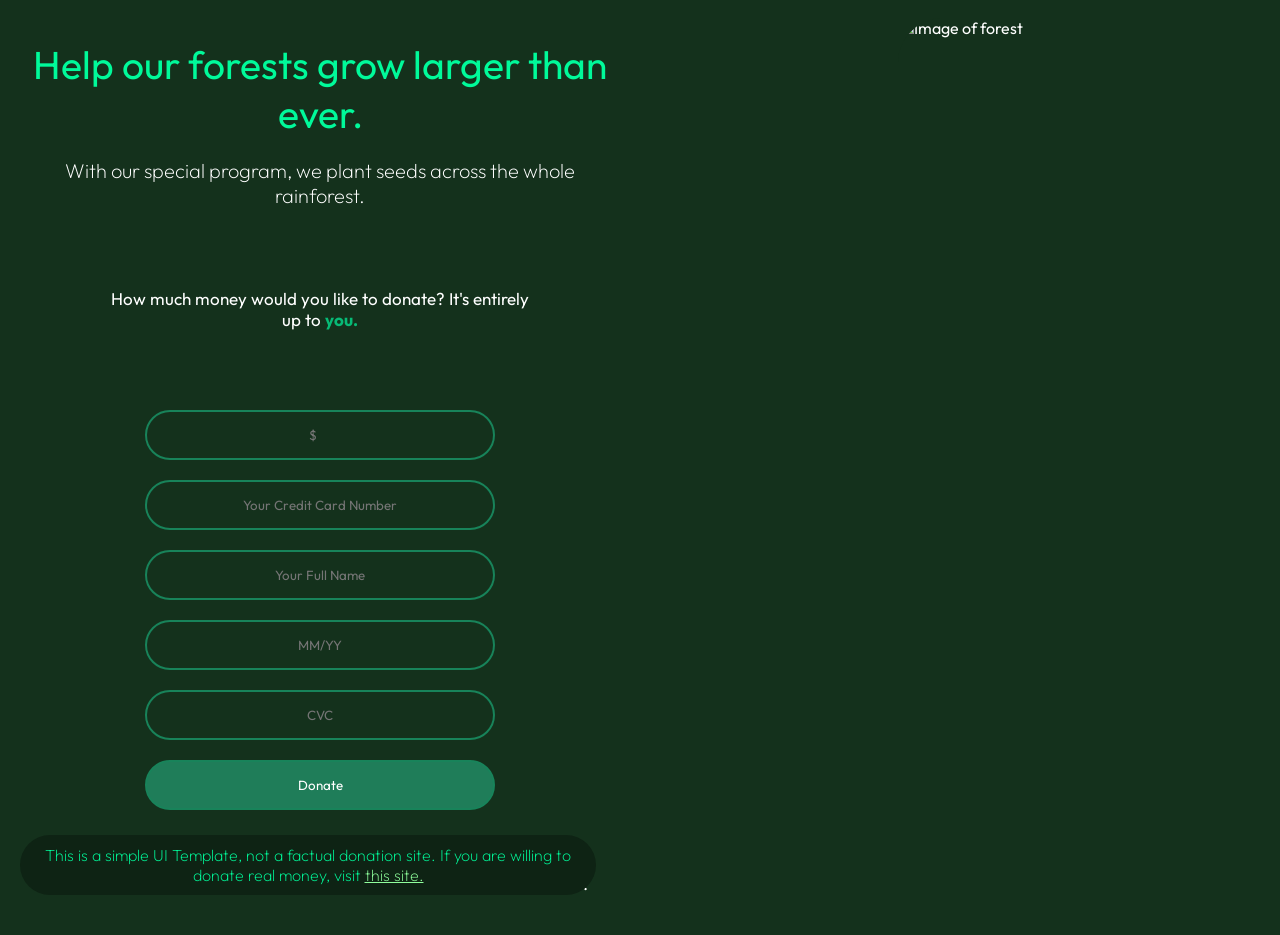
==== index.html @ a7617b5e "First Version of UI Template: Donations for Forests (1.0)" ====
<!DOCTYPE html>
<html lang="en">
<head>
    <meta charset="UTF-8">
    <meta name="viewport" content="width=device-width, initial-scale=1.0">
    <link rel="stylesheet" href="style.css">
    <title>Simple Dotation UI Template</title>
</head>
<body>
    <div class="containers">
        <div class="left">
            <p>Help our forests grow larger than ever.</p>
            <span>
                With our special program, we plant seeds across the whole rainforest.
            </span>
            <div class = "donationInfo">
                How much money would you like to donate?
                It's entirely up to <b>you.</b>
            </div>
            <form action="index.html" method="POST">
                <input type="number" name="moneyAmount" id="moneyAmountForm" placeholder="$" min = "1" step = "1" required>
                <input type = "text" name = "creditCardNumber" id = "creditCardNumberForm" placeholder="Your Credit Card Number" inputmode="numeric" pattern="[0-9]{16}" maxlength="16" autocomplete="cc-number" required>
                <input type="text" name="fullName" id="fullNameForm" placeholder="Your Full Name" autocomplete="name" capitalize="words" pattern="^[A-Za-zŻżÓóŁłĆćĘęĄąŚśŹźŃń]{2,}\s[A-Za-zŻżÓóŁłĆćĘęĄąŚśŹźŃń]{2,}.*$" required>
                <input type="text" name="ccExpiration" id="ccExpirationForm" placeholder="MM/YY"inputmode="numeric" maxlength="5" autocomplete="cc-exp" oninput="this.value = this.value.replace(/[^\d]/g, '').replace(/(.{2})/, '$1/').trim();" required>
                <input type="text" name="ccCvc" id="ccCvcForm" placeholder="CVC" inputmode="numeric" pattern="[0-9]{3,4}" maxlength="4" autocomplete="cc-csc" required>
                <input type="submit" value="Donate" id = "donateButton">
            </form>
            <span class = "collectedMoneyInformation">So far, we have collected <span><b class="collectedMoney"></b></span> for our forests. Stupendous!</span>
            <footer>This is a simple UI Template, not a factual donation site. If you are willing to donate real money, visit&nbsp;<a href = "https://lasnazawsze.org.pl/en/forest-forever-foundation/">this site.</a></footer>
            </div>
        <div class="right">
            <img src="forestImage.png" alt="Image of forest" height="1000">
        </div>
    </div>
</body>
<script src="script.js"></script>
</html>
---- style.css ----
@import url('https://fonts.googleapis.com/css2?family=Outfit:wght@100..900&display=swap');

* {
    font-family: "Outfit", sans-serif;
    font-optical-sizing: auto;
    background-color: #14311C;
    color: white;
    margin: 0;
    padding: 0;
    box-sizing: border-box;
}

.containers {
    display: flex;
    flex-direction: row;
    justify-content: center;
    align-items: center;
    text-align: center;
    min-height: 100vh;
}
.left {
    width: 50%;
    display: flex;
    flex-direction: column;
    justify-content: center;
    padding: 40px 20px;
}

.right {
    width: 50%;
    max-width: 50%;
}
img {
    min-height: 100vh;
    max-width: 100%;
    object-fit: cover;
    border-top-left-radius: 45px;
}

p {
    font-size: 39px;
    margin-bottom: 20px;
    color: mediumspringgreen;
}

span {
    font-size: 20px;
    font-weight: 200;
}

.donationInfo {
    font-size: 17px;
    padding: 80px;
}

b {
    color: rgb(7, 186, 118);
}

input {
    border: 2px solid rgb(24, 131, 90);
    border-radius: 40px;
    width: 60%;
    max-width: 350px;
    min-width: 200px;
    height: 50px;
    text-align: center;
}

form {
    display: flex;
    flex-direction: column;
    gap: 20px;
    justify-content: center;
    align-items: center;
    text-align: center;
}

#donateButton {
    background-color: rgb(31, 125, 89);
    cursor: pointer;
    transition: 0.5s;
}

#donateButton:hover {
    background-color: rgb(40, 168, 119);
}

.collectedMoneyInformation {
    font-weight: 300;
    margin-top: 60px;
}

.collectedMoney {
    color: white;
    background-color: transparent;
}

footer {
    font-weight: 200;
    display: block;
    position: absolute;
    bottom: 5px;
    background-color: #0e2314;
    height: auto;
    padding: 10px 0;
    text-align: center;
    width: 45%;
    border-radius: 30px;
    color: mediumspringgreen;
}

a {
    color: rgb(143, 255, 156);
    background-color: transparent;
}

/* Responsive for tablets */
@media (max-width: 1024px) {
    .containers {
        flex-direction: column;
    }
    .left {
        width: 100%;
        padding: 30px 20px;
    }
    .right {
        width: 100%;
        max-width: 100%;
    }
    img {
        min-height: 300px;
        max-height: 400px;
        width: 100%;
        border-top-left-radius: 0;
    }
    p {
        font-size: 32px;
    }
    footer {
        position: relative;
        width: 100%;
        border-radius: 0;
    }
}

/* Responsive for smartphones */
@media (max-width: 600px) {
    p {
        font-size: 24px;
    }
    span {
        font-size: 16px;
    }
    .donationInfo {
        padding: 30px 10px;
        font-size: 15px;
    }
    input {
        width: 90%;
        height: 45px;
    }
    img {
        min-height: 200px;
        max-height: 300px;
    }
    .collectedMoneyInformation {
        margin-top: 30px;
        font-size: 16px;
    }
}
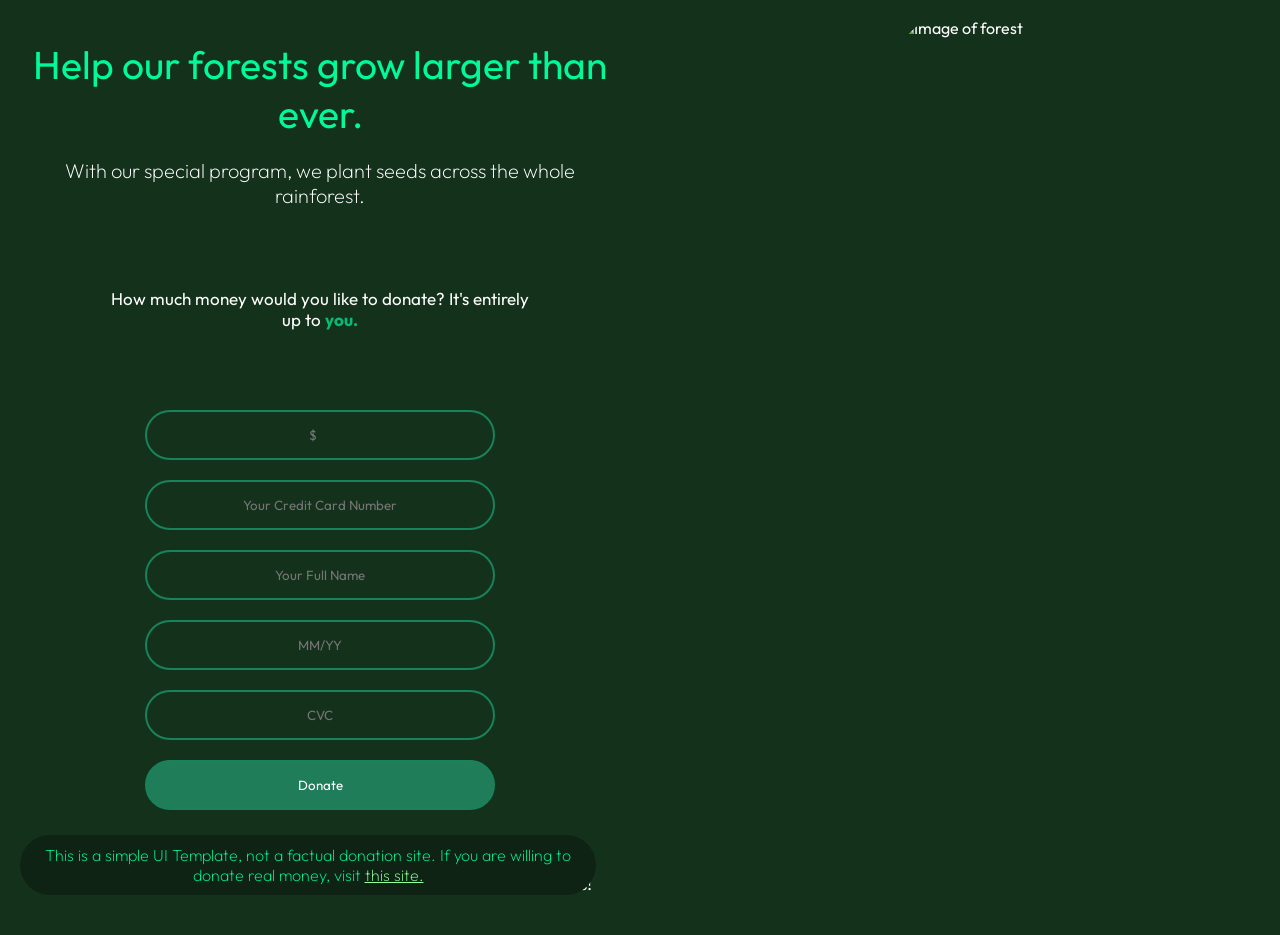
==== commit 0c173361: "Fixed the 405 not allowed issue, added a popup." ====
--- a/index.html
+++ b/index.html
@@ -7,6 +7,12 @@
     <title>Simple Dotation UI Template</title>
 </head>
 <body>
+    <div id="popup" class="popup">
+    <div class="popup-content">
+        <div>Thank you for your donation! This is a demo template. If you want to donate real money, visit <a href="https://lasnazawsze.org.pl/en/forest-forever-foundation/" target="_blank">this site</a>.</div>
+        <button id="closePopup">Close</button>
+    </div>
+</div>
     <div class="containers">
         <div class="left">
             <p>Help our forests grow larger than ever.</p>
@@ -17,7 +23,7 @@
                 How much money would you like to donate?
                 It's entirely up to <b>you.</b>
             </div>
-            <form action="index.html" method="POST">
+            <form action="index.html" method="GET">
                 <input type="number" name="moneyAmount" id="moneyAmountForm" placeholder="$" min = "1" step = "1" required>
                 <input type = "text" name = "creditCardNumber" id = "creditCardNumberForm" placeholder="Your Credit Card Number" inputmode="numeric" pattern="[0-9]{16}" maxlength="16" autocomplete="cc-number" required>
                 <input type="text" name="fullName" id="fullNameForm" placeholder="Your Full Name" autocomplete="name" capitalize="words" pattern="^[A-Za-zŻżÓóŁłĆćĘęĄąŚśŹźŃń]{2,}\s[A-Za-zŻżÓóŁłĆćĘęĄąŚśŹźŃń]{2,}.*$" required>
@@ -34,4 +40,4 @@
     </div>
 </body>
 <script src="script.js"></script>
-</html>
+</html>
--- a/style.css
+++ b/style.css
@@ -115,6 +115,45 @@
     background-color: transparent;
 }
 
+.popup {
+    display: none;
+    position: fixed;
+    top: 0;
+    left: 0;
+    width: 100%;
+    height: 100%;
+    background-color: rgba(0, 0, 0, 0.4);
+    justify-content: center;
+    align-items: center;
+    z-index: 1000;
+    font-weight: 300;
+}
+
+.popup.active {
+    display: flex;
+}
+
+.popup-content {
+    
+    padding: 50px;
+    border-radius: 15px;
+    text-align: center;
+    max-width: 500px;
+    border: 1px solid mediumspringgreen;
+}
+
+#closePopup {
+    border: 2px solid rgb(24, 131, 90);
+    border-radius: 40px;
+    width: 60%;
+    max-width: 350px;
+    min-width: 200px;
+    height: 50px;
+    text-align: center;
+    cursor: pointer;
+    margin-top: 20px;
+}
+
 /* Responsive for tablets */
 @media (max-width: 1024px) {
     .containers {
@@ -140,7 +179,9 @@
     footer {
         position: relative;
         width: 100%;
-        border-radius: 0;
+        margin-top: 30px;
+        padding: 20px;
+        border-radius: 50px;
     }
 }
 
@@ -168,4 +209,10 @@
         margin-top: 30px;
         font-size: 16px;
     }
+
+    footer {
+        margin-top: 30px;
+        padding: 20px;
+        border-radius: 50px;
+    }
 }
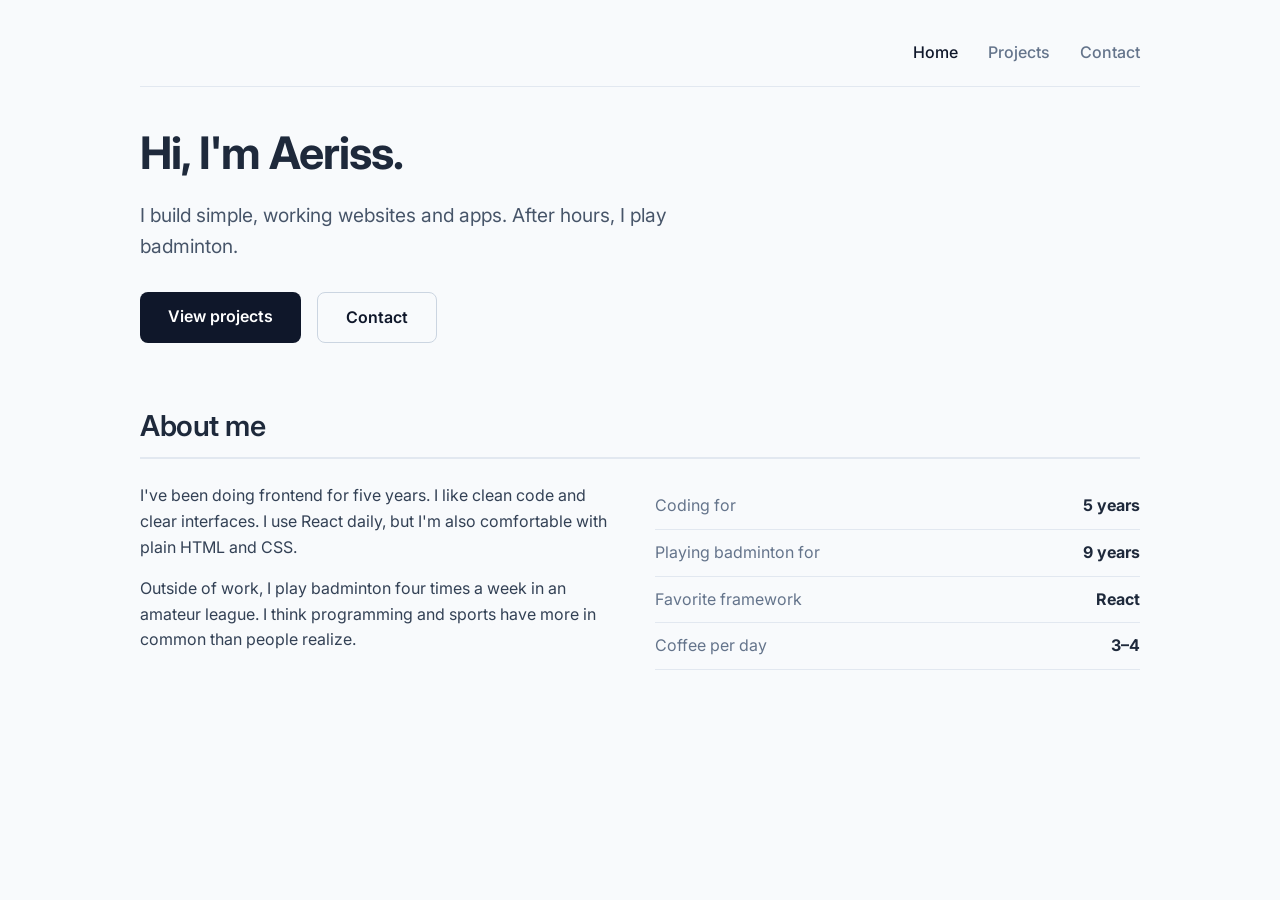
==== commit 4b41c20c: "Change of attitude, completely changed project for it to be a portfolio" ====
--- a/index.html
+++ b/index.html
@@ -3,41 +3,50 @@
 <head>
     <meta charset="UTF-8">
     <meta name="viewport" content="width=device-width, initial-scale=1.0">
+    <title>Aeriss - Portfolio</title>
+    <link rel="preconnect" href="https://fonts.googleapis.com">
+    <link rel="preconnect" href="https://fonts.gstatic.com" crossorigin>
+    <link href="https://fonts.googleapis.com/css2?family=Inter:opsz,wght@14..32,400;14..32,500;14..32,600;14..32,700&display=swap" rel="stylesheet">
     <link rel="stylesheet" href="style.css">
-    <title>Simple Dotation UI Template</title>
 </head>
 <body>
-    <div id="popup" class="popup">
-    <div class="popup-content">
-        <div>Thank you for your donation! This is a demo template. If you want to donate real money, visit <a href="https://lasnazawsze.org.pl/en/forest-forever-foundation/" target="_blank">this site</a>.</div>
-        <button id="closePopup">Close</button>
-    </div>
+
+<div class="container">
+    <header class="site-header">
+        <nav class="nav">
+            <ul class="nav-links">
+                <li><a href="index.html" class="active">Home</a></li>
+                <li><a href="projects.html">Projects</a></li>
+                <li><a href="contact.html">Contact</a></li>
+            </ul>
+        </nav>
+    </header>
+
+    <section>
+        <h1>Hi, I'm Aeriss.</h1>
+        <p class="subtitle">I build simple, working websites and apps. After hours, I play badminton.</p>
+        <div class="btn-group">
+            <a href="projects.html" class="btn">View projects</a>
+            <a href="contact.html" class="btn btn-outline">Contact</a>
+        </div>
+    </section>
+
+    <section>
+        <h2>About me</h2>
+        <div class="about-grid">
+            <div>
+                <p>I've been doing frontend for five years. I like clean code and clear interfaces. I use React daily, but I'm also comfortable with plain HTML and CSS.</p>
+                <p>Outside of work, I play badminton four times a week in an amateur league. I think programming and sports have more in common than people realize.</p>
+            </div>
+            <div class="about-stats">
+                <div><span class="label">Coding for</span><strong>5 years</strong></div>
+                <div><span class="label">Playing badminton for</span><strong>9 years</strong></div>
+                <div><span class="label">Favorite framework</span><strong>React</strong></div>
+                <div><span class="label">Coffee per day</span><strong>3–4</strong></div>
+            </div>
+        </div>
+    </section>
 </div>
-    <div class="containers">
-        <div class="left">
-            <p>Help our forests grow larger than ever.</p>
-            <span>
-                With our special program, we plant seeds across the whole rainforest.
-            </span>
-            <div class = "donationInfo">
-                How much money would you like to donate?
-                It's entirely up to <b>you.</b>
-            </div>
-            <form action="index.html" method="GET">
-                <input type="number" name="moneyAmount" id="moneyAmountForm" placeholder="$" min = "1" step = "1" required>
-                <input type = "text" name = "creditCardNumber" id = "creditCardNumberForm" placeholder="Your Credit Card Number" inputmode="numeric" pattern="[0-9]{16}" maxlength="16" autocomplete="cc-number" required>
-                <input type="text" name="fullName" id="fullNameForm" placeholder="Your Full Name" autocomplete="name" capitalize="words" pattern="^[A-Za-zŻżÓóŁłĆćĘęĄąŚśŹźŃń]{2,}\s[A-Za-zŻżÓóŁłĆćĘęĄąŚśŹźŃń]{2,}.*$" required>
-                <input type="text" name="ccExpiration" id="ccExpirationForm" placeholder="MM/YY"inputmode="numeric" maxlength="5" autocomplete="cc-exp" oninput="this.value = this.value.replace(/[^\d]/g, '').replace(/(.{2})/, '$1/').trim();" required>
-                <input type="text" name="ccCvc" id="ccCvcForm" placeholder="CVC" inputmode="numeric" pattern="[0-9]{3,4}" maxlength="4" autocomplete="cc-csc" required>
-                <input type="submit" value="Donate" id = "donateButton">
-            </form>
-            <span class = "collectedMoneyInformation">So far, we have collected <span><b class="collectedMoney"></b></span> for our forests. Stupendous!</span>
-            <footer>This is a simple UI Template, not a factual donation site. If you are willing to donate real money, visit&nbsp;<a href = "https://lasnazawsze.org.pl/en/forest-forever-foundation/">this site.</a></footer>
-            </div>
-        <div class="right">
-            <img src="forestImage.png" alt="Image of forest" height="1000">
-        </div>
-    </div>
+
 </body>
-<script src="script.js"></script>
 </html>
--- a/style.css
+++ b/style.css
@@ -1,218 +1,280 @@
-@import url('https://fonts.googleapis.com/css2?family=Outfit:wght@100..900&display=swap');
-
 * {
-    font-family: "Outfit", sans-serif;
-    font-optical-sizing: auto;
-    background-color: #14311C;
-    color: white;
     margin: 0;
     padding: 0;
     box-sizing: border-box;
 }
 
-.containers {
-    display: flex;
-    flex-direction: row;
-    justify-content: center;
+body {
+    font-family: 'Inter', sans-serif;
+    background-color: #f8fafc;
+    color: #1e293b;
+    line-height: 1.6;
+    padding: 0 20px;
+}
+
+.container {
+    max-width: 1000px;
+    margin: 0 auto;
+    padding: 20px 0;
+}
+
+.site-header {
+    padding: 20px 0;
+    border-bottom: 1px solid #e2e8f0;
+    margin-bottom: 40px;
+}
+
+.nav {
+    display: flex;
+    justify-content: flex-end;
     align-items: center;
-    text-align: center;
-    min-height: 100vh;
-}
-.left {
-    width: 50%;
+}
+
+.nav-links {
+    display: flex;
+    list-style: none;
+    gap: 30px;
+}
+
+.nav-links a {
+    text-decoration: none;
+    color: #64748b;
+    font-weight: 500;
+    transition: color 0.2s;
+}
+
+.nav-links a:hover,
+.nav-links a.active {
+    color: #0f172a;
+}
+
+section {
+    margin-bottom: 60px;
+}
+
+h1 {
+    font-size: 2.8rem;
+    font-weight: 700;
+    letter-spacing: -1px;
+    line-height: 1.2;
+    margin-bottom: 20px;
+}
+
+h2 {
+    font-size: 1.8rem;
+    font-weight: 600;
+    letter-spacing: -0.5px;
+    margin-bottom: 24px;
+    border-bottom: 2px solid #e2e8f0;
+    padding-bottom: 8px;
+}
+
+h3 {
+    font-size: 1.3rem;
+    font-weight: 600;
+    margin-bottom: 6px;
+}
+
+.subtitle {
+    font-size: 1.2rem;
+    color: #475569;
+    max-width: 600px;
+    margin-bottom: 30px;
+}
+
+p {
+    color: #334155;
+    margin-bottom: 16px;
+}
+
+.btn {
+    display: inline-block;
+    background-color: #0f172a;
+    color: white;
+    font-weight: 600;
+    padding: 12px 28px;
+    border-radius: 8px;
+    text-decoration: none;
+    transition: background-color 0.2s;
+    border: none;
+    cursor: pointer;
+    font-size: 1rem;
+}
+
+.btn:hover {
+    background-color: #1e293b;
+}
+
+.btn-outline {
+    background-color: transparent;
+    color: #0f172a;
+    border: 1px solid #cbd5e1;
+}
+
+.btn-outline:hover {
+    background-color: #f1f5f9;
+}
+
+.btn-group {
+    display: flex;
+    gap: 16px;
+    flex-wrap: wrap;
+}
+
+.projects-grid {
+    display: grid;
+    grid-template-columns: repeat(auto-fill, minmax(280px, 1fr));
+    gap: 30px;
+}
+
+.project-card {
+    background: white;
+    padding: 24px;
+    border-radius: 12px;
+    box-shadow: 0 1px 3px rgba(0,0,0,0.06);
+    border: 1px solid #e2e8f0;
+}
+
+.project-card .tagline {
+    font-weight: 500;
+    color: #1e293b;
+    margin-bottom: 12px;
+    font-size: 0.95rem;
+}
+
+.project-card p {
+    font-size: 0.95rem;
+    color: #475569;
+}
+
+.tags {
+    display: flex;
+    flex-wrap: wrap;
+    gap: 8px;
+    margin: 16px 0 20px;
+}
+
+.tag {
+    background-color: #f1f5f9;
+    padding: 4px 12px;
+    border-radius: 20px;
+    font-size: 0.8rem;
+    font-weight: 500;
+    color: #475569;
+}
+
+.project-links a {
+    color: #0f172a;
+    text-decoration: none;
+    font-weight: 500;
+    margin-right: 20px;
+    font-size: 0.95rem;
+}
+
+.project-links a:hover {
+    text-decoration: underline;
+}
+
+.contact-list {
     display: flex;
     flex-direction: column;
-    justify-content: center;
-    padding: 40px 20px;
-}
-
-.right {
-    width: 50%;
-    max-width: 50%;
-}
-img {
-    min-height: 100vh;
-    max-width: 100%;
-    object-fit: cover;
-    border-top-left-radius: 45px;
-}
-
-p {
-    font-size: 39px;
+    gap: 12px;
+    max-width: 500px;
+}
+
+.contact-item {
+    display: flex;
+    justify-content: space-between;
+    align-items: center;
+    padding: 16px 20px;
+    background: white;
+    border-radius: 10px;
+    border: 1px solid #e2e8f0;
+    text-decoration: none;
+    color: #0f172a;
+    transition: border-color 0.2s, transform 0.1s;
+}
+
+.contact-item:hover {
+    border-color: #94a3b8;
+    transform: translateY(-1px);
+}
+
+.contact-item .label {
+    font-weight: 500;
+}
+
+.contact-item .value {
+    color: #64748b;
+}
+
+.contact-item .arrow {
+    color: #94a3b8;
+}
+
+.contact-item.note {
+    cursor: default;
+}
+
+.contact-item.note:hover {
+    transform: none;
+    border-color: #e2e8f0;
+}
+
+.about-grid {
+    display: grid;
+    grid-template-columns: 1fr 1fr;
+    gap: 30px;
+}
+
+.about-stats {
+    display: flex;
+    flex-direction: column;
+}
+
+.about-stats div {
+    display: flex;
+    justify-content: space-between;
+    padding: 10px 0;
+    border-bottom: 1px solid #e2e8f0;
+}
+
+.about-stats .label {
+    color: #64748b;
+}
+
+.challenge-box {
+    margin-top: 40px;
+    padding: 30px;
+    background: white;
+    border-radius: 12px;
+    border: 1px solid #e2e8f0;
+}
+
+.challenge-box h2 {
+    border-bottom: none;
+    padding-bottom: 0;
+}
+
+.challenge-box p {
     margin-bottom: 20px;
-    color: mediumspringgreen;
-}
-
-span {
-    font-size: 20px;
-    font-weight: 200;
-}
-
-.donationInfo {
-    font-size: 17px;
-    padding: 80px;
-}
-
-b {
-    color: rgb(7, 186, 118);
-}
-
-input {
-    border: 2px solid rgb(24, 131, 90);
-    border-radius: 40px;
-    width: 60%;
-    max-width: 350px;
-    min-width: 200px;
-    height: 50px;
-    text-align: center;
-}
-
-form {
-    display: flex;
-    flex-direction: column;
-    gap: 20px;
-    justify-content: center;
-    align-items: center;
-    text-align: center;
-}
-
-#donateButton {
-    background-color: rgb(31, 125, 89);
-    cursor: pointer;
-    transition: 0.5s;
-}
-
-#donateButton:hover {
-    background-color: rgb(40, 168, 119);
-}
-
-.collectedMoneyInformation {
-    font-weight: 300;
-    margin-top: 60px;
-}
-
-.collectedMoney {
-    color: white;
-    background-color: transparent;
-}
-
-footer {
-    font-weight: 200;
-    display: block;
-    position: absolute;
-    bottom: 5px;
-    background-color: #0e2314;
-    height: auto;
-    padding: 10px 0;
-    text-align: center;
-    width: 45%;
-    border-radius: 30px;
-    color: mediumspringgreen;
-}
-
-a {
-    color: rgb(143, 255, 156);
-    background-color: transparent;
-}
-
-.popup {
-    display: none;
-    position: fixed;
-    top: 0;
-    left: 0;
-    width: 100%;
-    height: 100%;
-    background-color: rgba(0, 0, 0, 0.4);
-    justify-content: center;
-    align-items: center;
-    z-index: 1000;
-    font-weight: 300;
-}
-
-.popup.active {
-    display: flex;
-}
-
-.popup-content {
-    
-    padding: 50px;
-    border-radius: 15px;
-    text-align: center;
-    max-width: 500px;
-    border: 1px solid mediumspringgreen;
-}
-
-#closePopup {
-    border: 2px solid rgb(24, 131, 90);
-    border-radius: 40px;
-    width: 60%;
-    max-width: 350px;
-    min-width: 200px;
-    height: 50px;
-    text-align: center;
-    cursor: pointer;
-    margin-top: 20px;
-}
-
-/* Responsive for tablets */
-@media (max-width: 1024px) {
-    .containers {
+}
+
+@media (max-width: 640px) {
+    .nav {
         flex-direction: column;
-    }
-    .left {
-        width: 100%;
-        padding: 30px 20px;
-    }
-    .right {
-        width: 100%;
-        max-width: 100%;
-    }
-    img {
-        min-height: 300px;
-        max-height: 400px;
-        width: 100%;
-        border-top-left-radius: 0;
-    }
-    p {
-        font-size: 32px;
-    }
-    footer {
-        position: relative;
-        width: 100%;
-        margin-top: 30px;
-        padding: 20px;
-        border-radius: 50px;
-    }
-}
-
-/* Responsive for smartphones */
-@media (max-width: 600px) {
-    p {
-        font-size: 24px;
-    }
-    span {
-        font-size: 16px;
-    }
-    .donationInfo {
-        padding: 30px 10px;
-        font-size: 15px;
-    }
-    input {
-        width: 90%;
-        height: 45px;
-    }
-    img {
-        min-height: 200px;
-        max-height: 300px;
-    }
-    .collectedMoneyInformation {
-        margin-top: 30px;
-        font-size: 16px;
-    }
-
-    footer {
-        margin-top: 30px;
-        padding: 20px;
-        border-radius: 50px;
+        gap: 12px;
+    }
+
+    h1 {
+        font-size: 2.2rem;
+    }
+
+    .projects-grid {
+        grid-template-columns: 1fr;
+    }
+
+    .about-grid {
+        grid-template-columns: 1fr;
     }
 }
